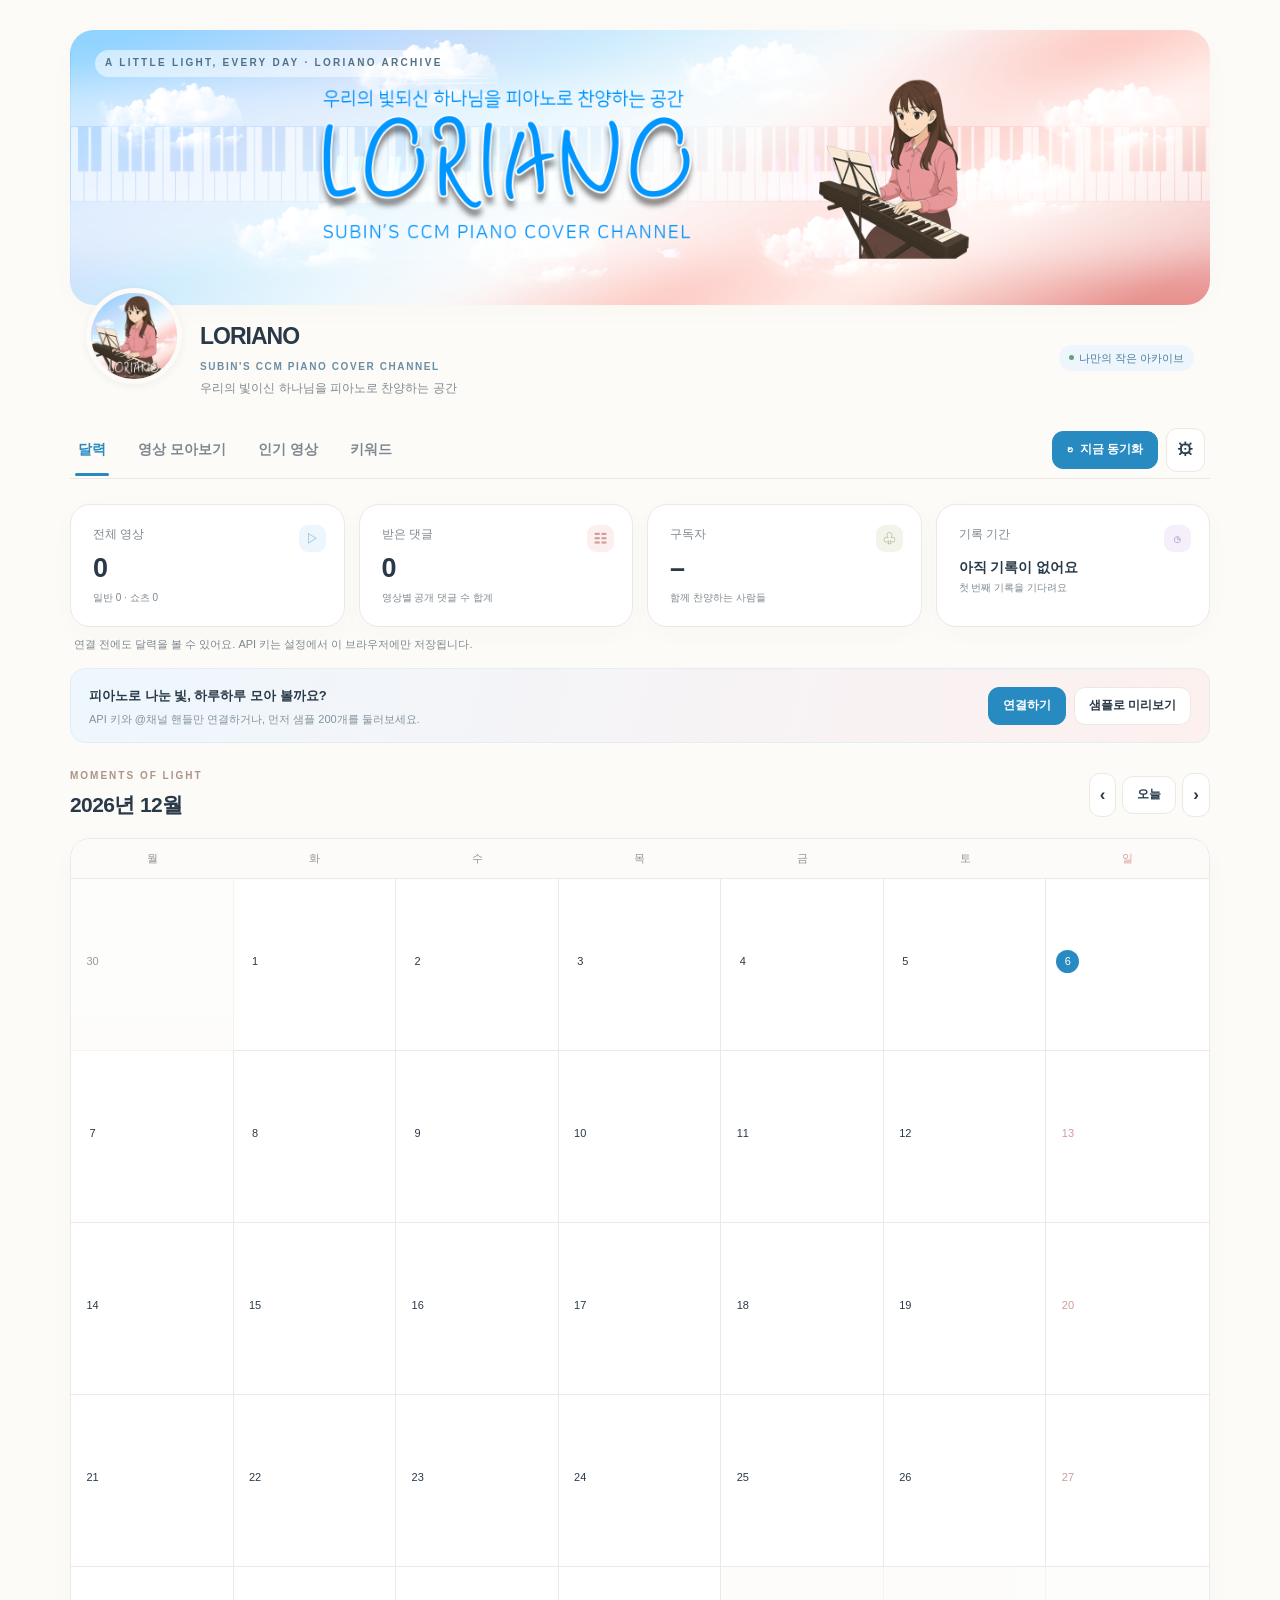
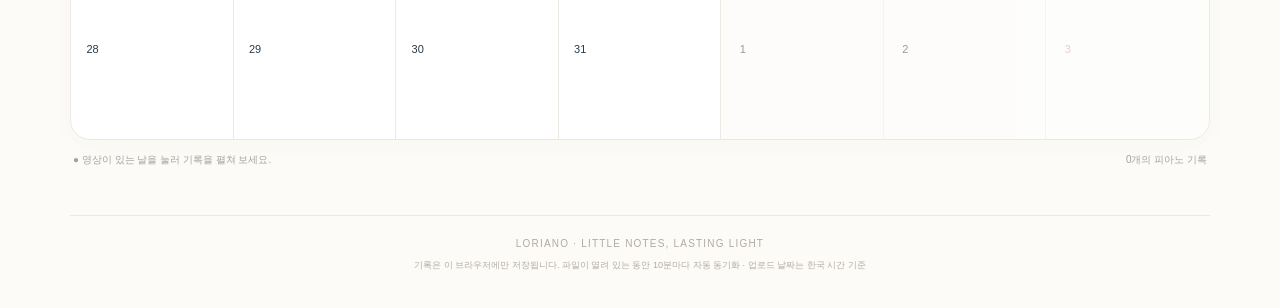
==== index.html @ b8811995 "Add files via upload" ====
<!doctype html>
<html lang="ko">
<head>
<meta charset="utf-8"><meta name="viewport" content="width=device-width,initial-scale=1">
<meta name="theme-color" content="#fdfbf7"><meta name="referrer" content="strict-origin-when-cross-origin">
<title>LORIANO · 피아노의 빛을 기록하다</title>
<style>
:root{--cream:#fdfbf7;--paper:#fff;--ink:#293947;--muted:#7e8890;--blue:#278ac1;--blue-light:#edf6fc;--pink:#fae6e3;--line:#ece9e3;--shadow:0 6px 25px #57473306;--art:url('[data-uri]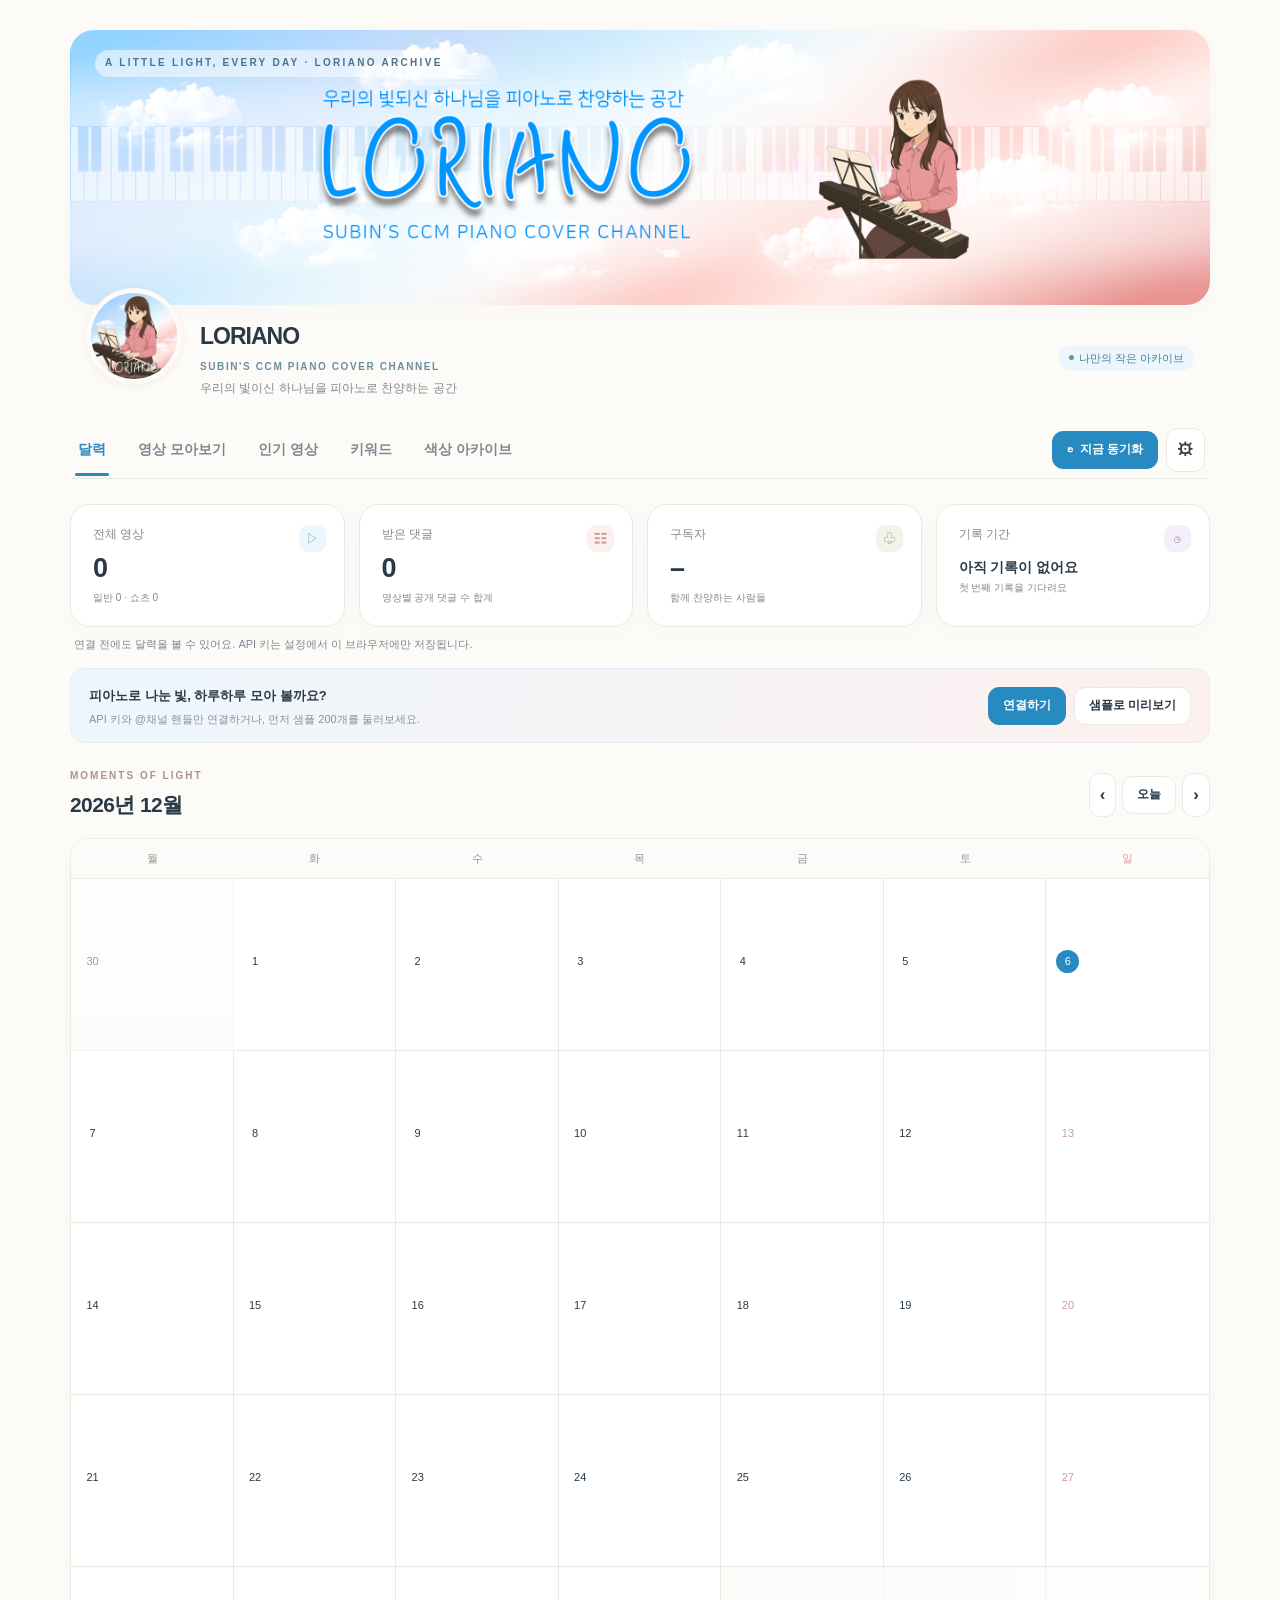
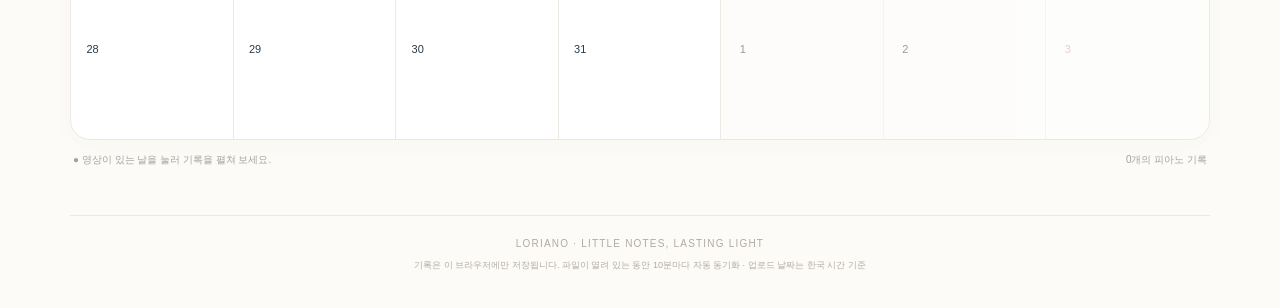
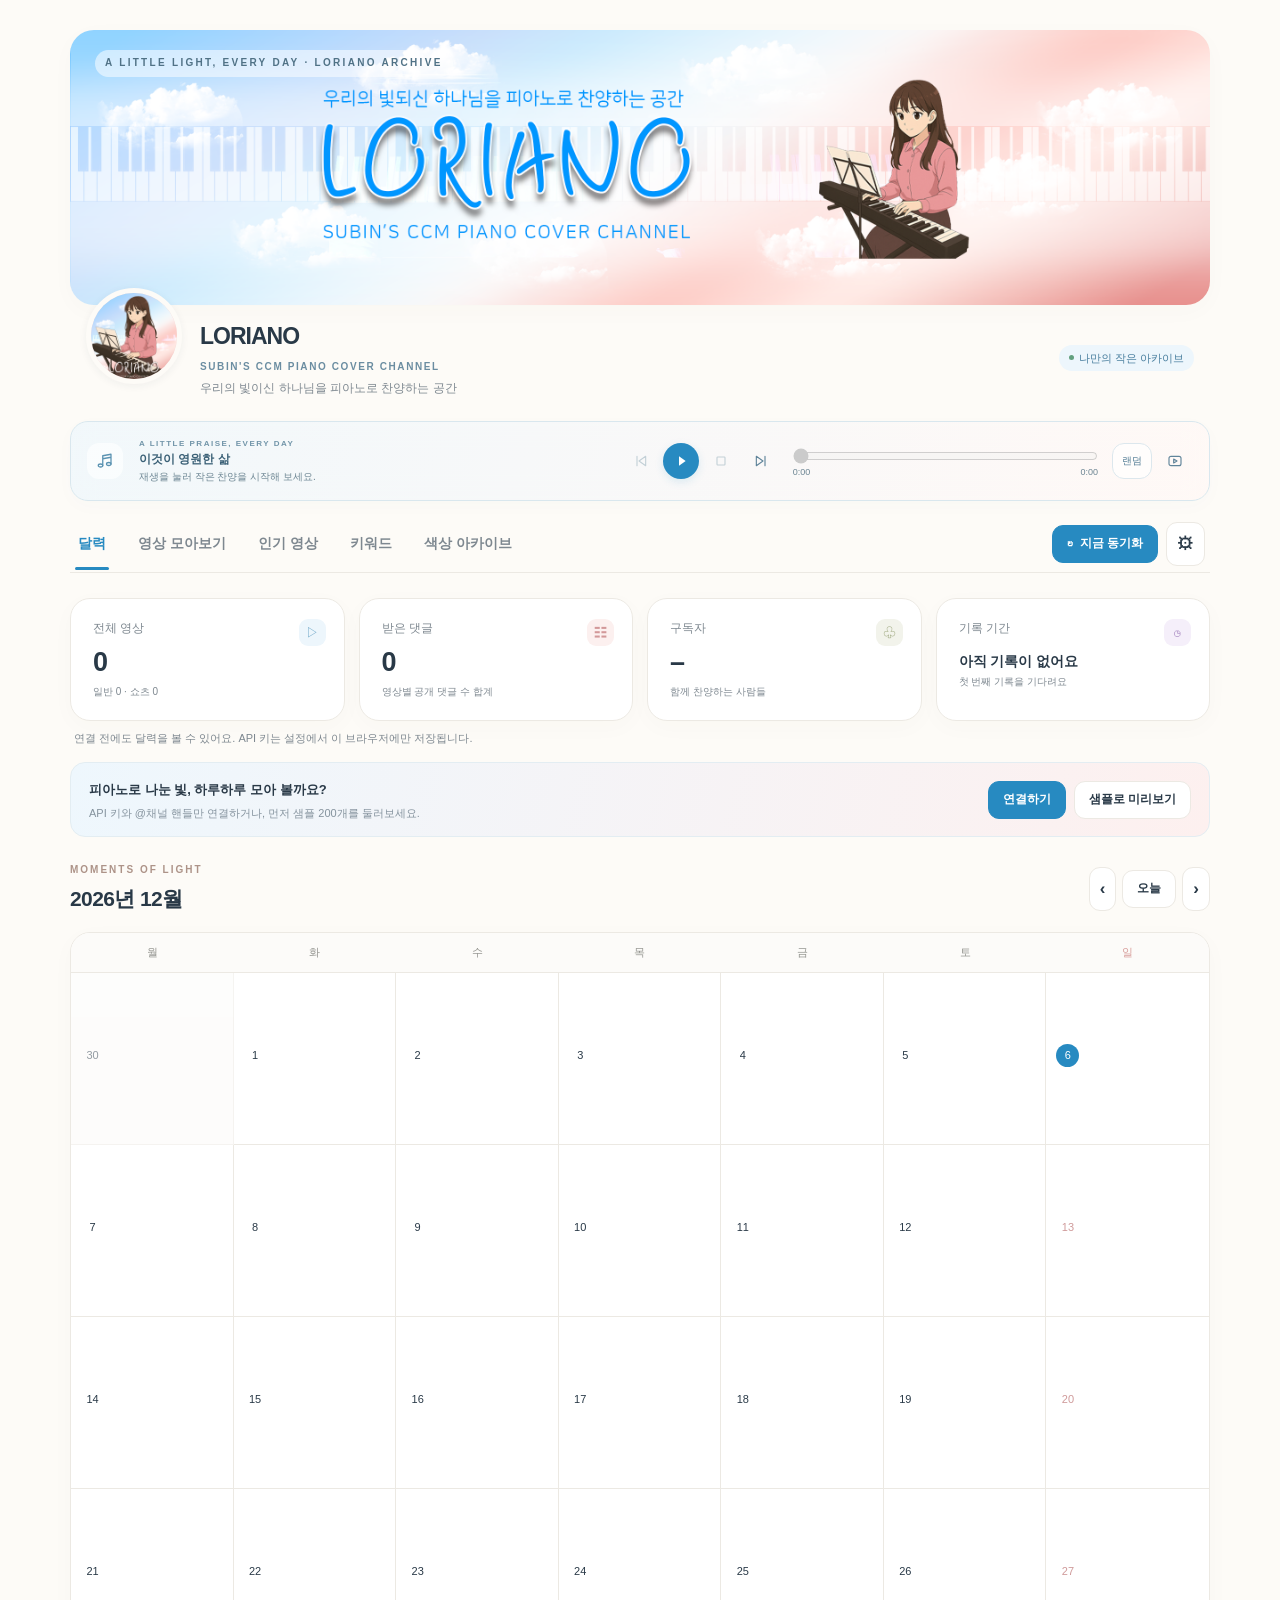
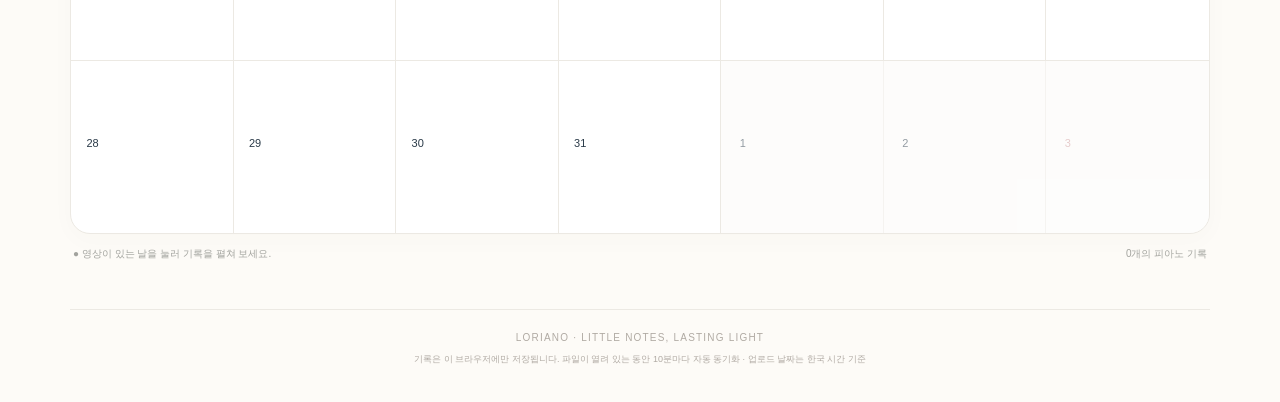
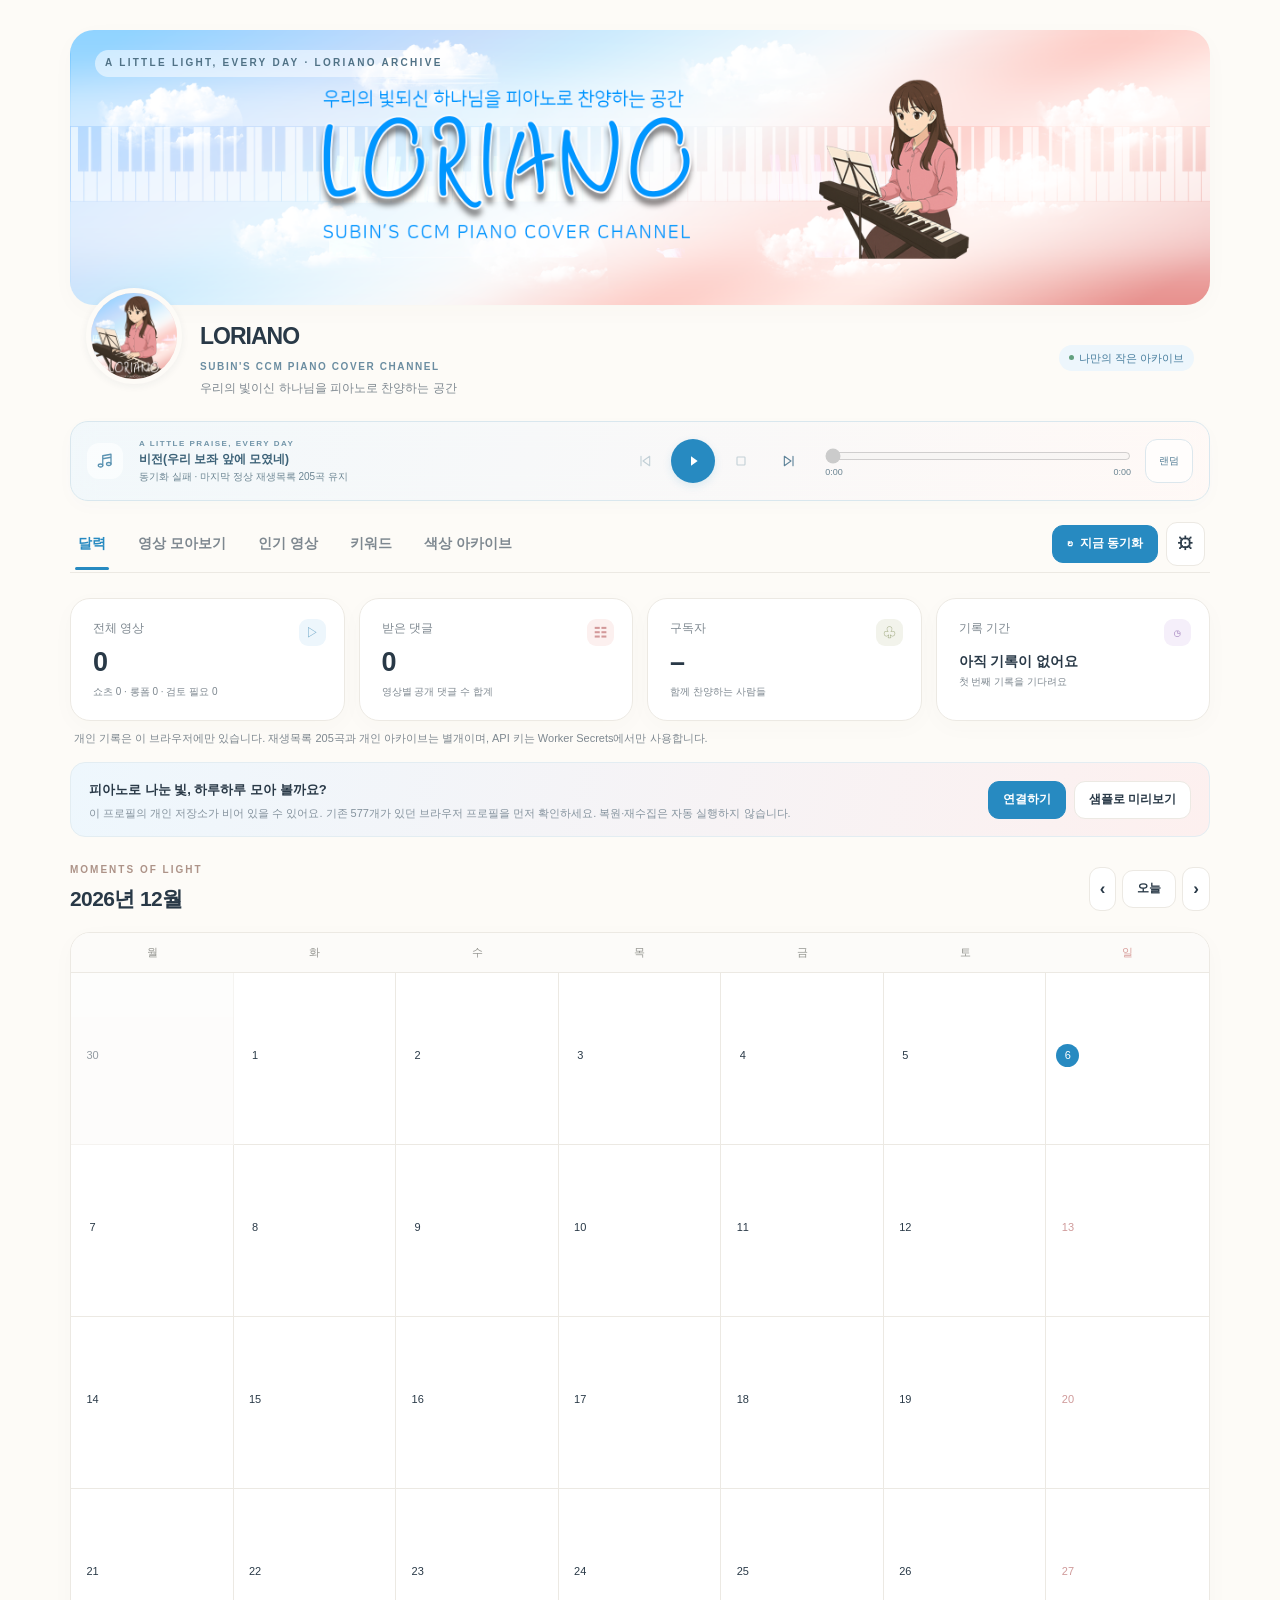
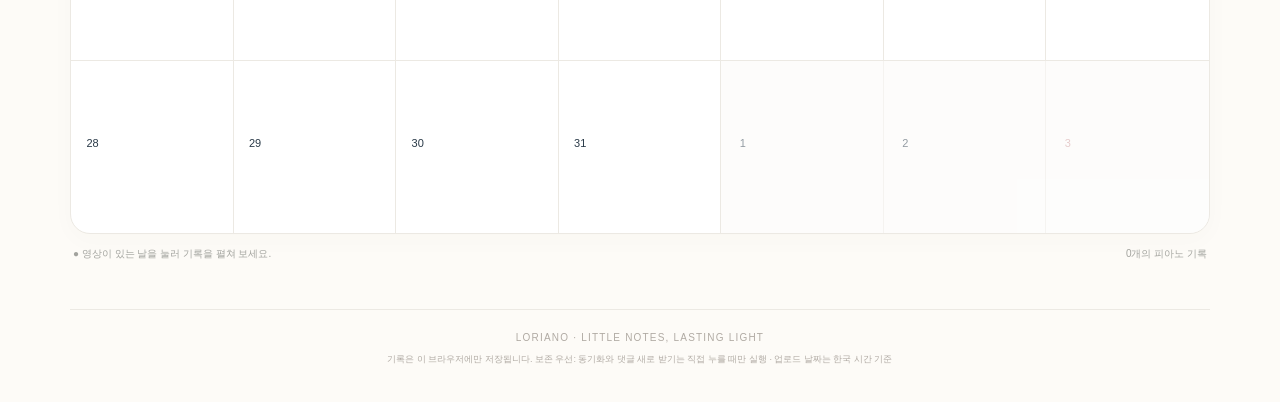
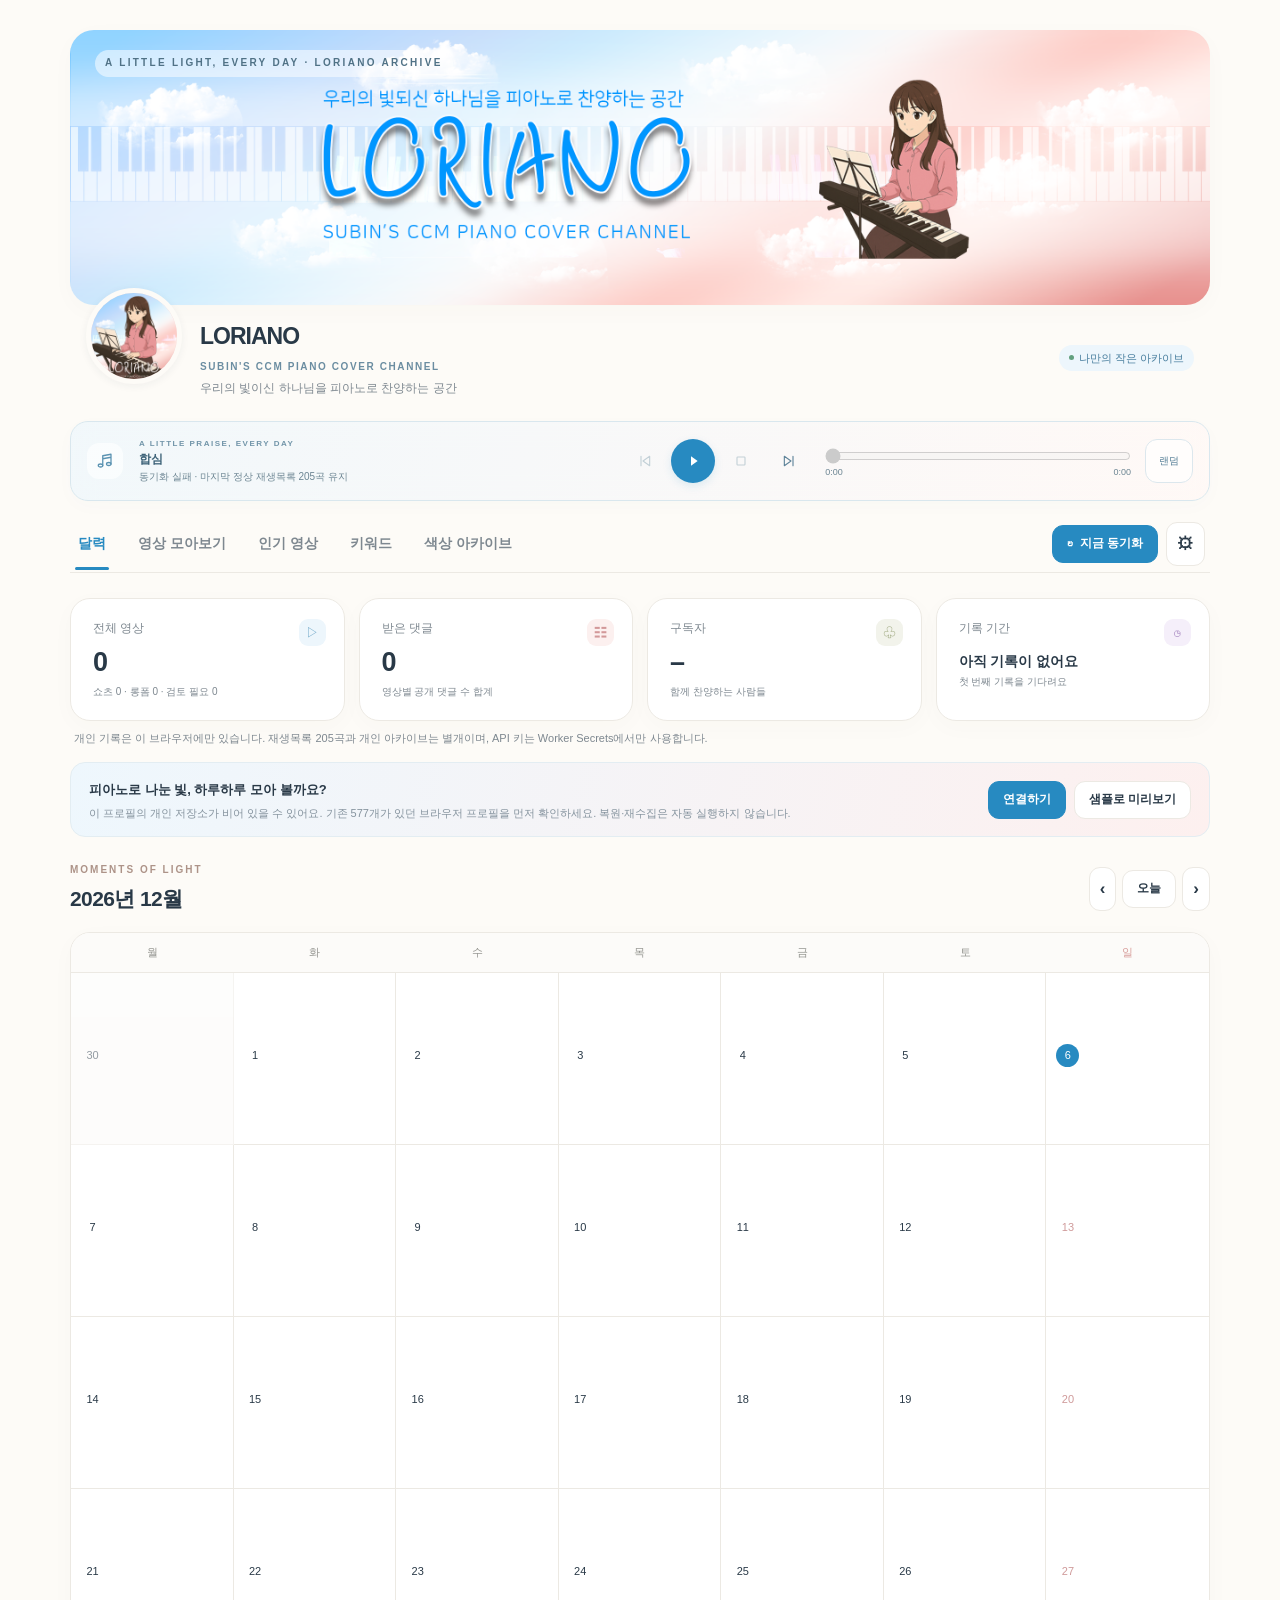
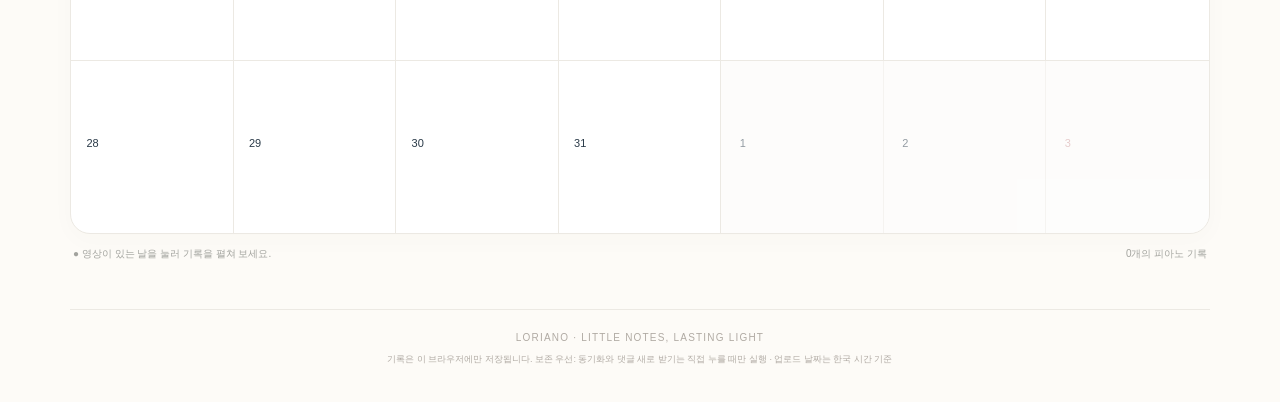
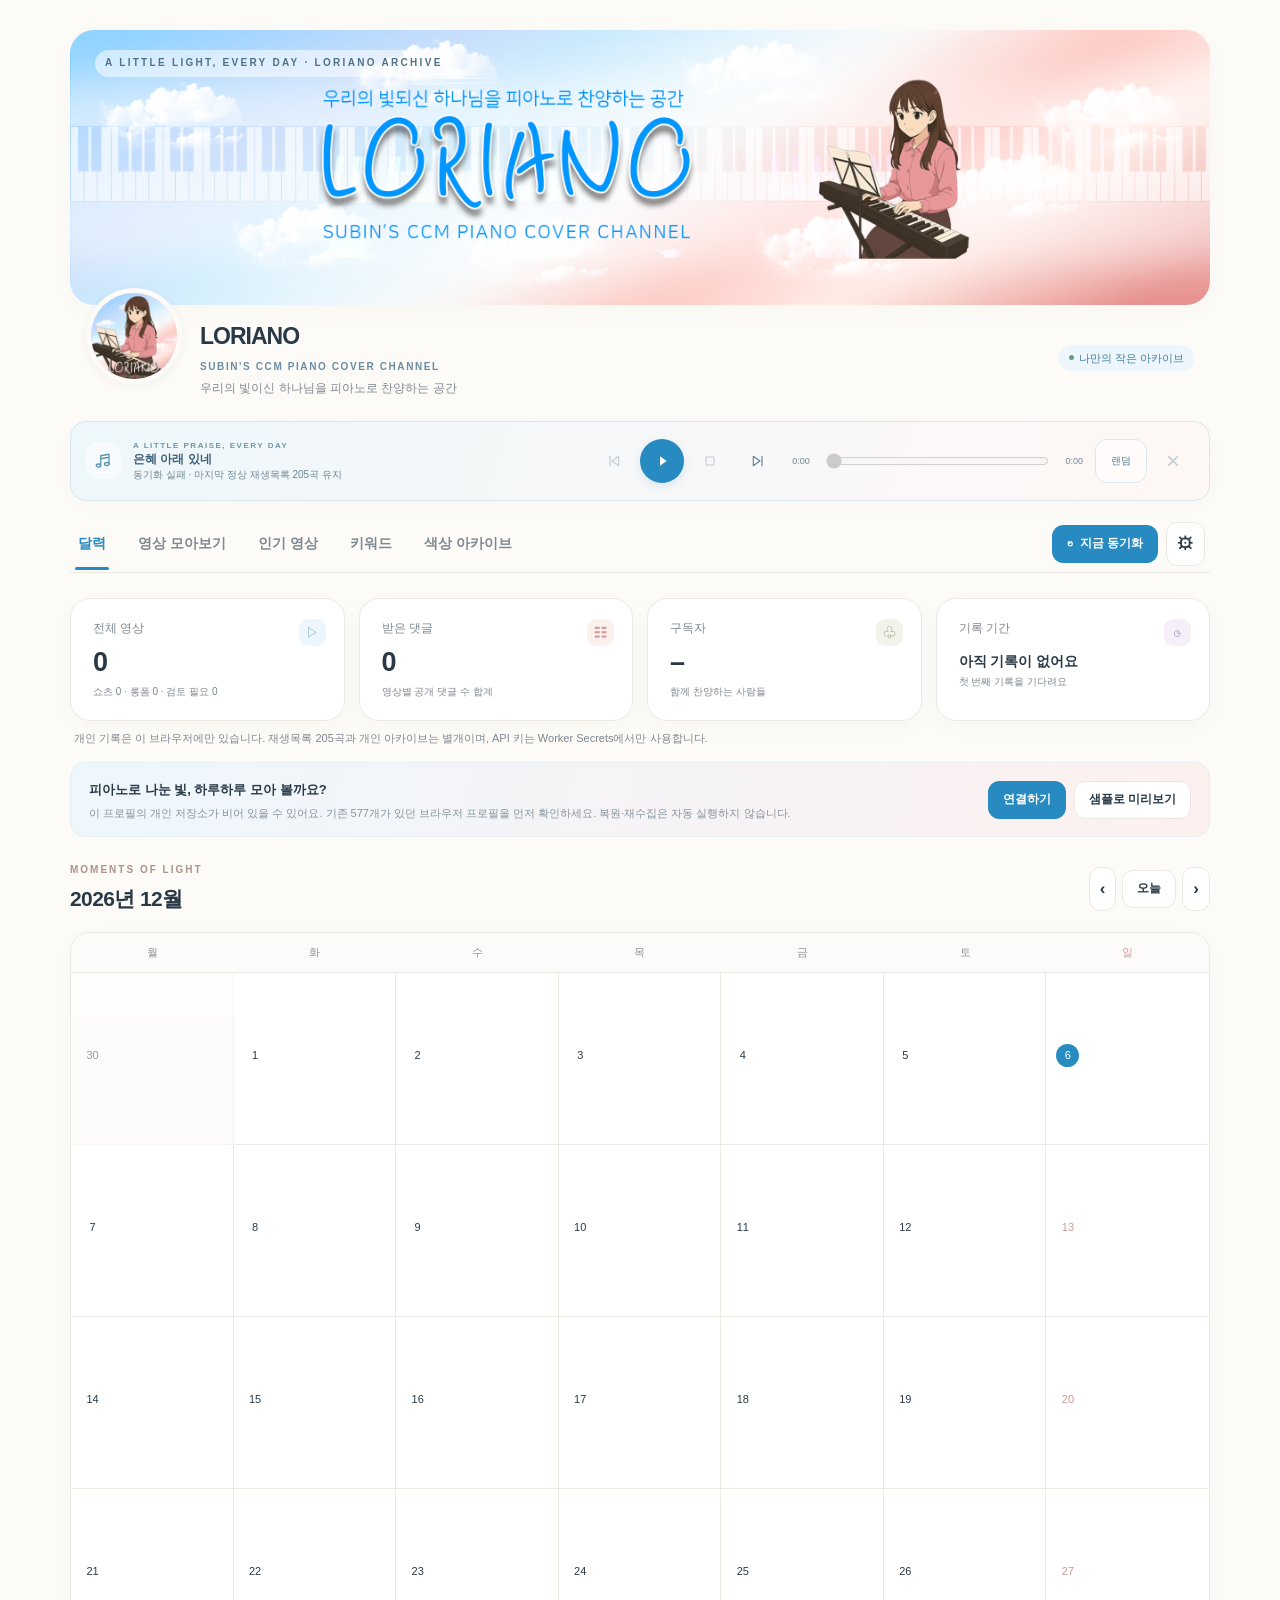
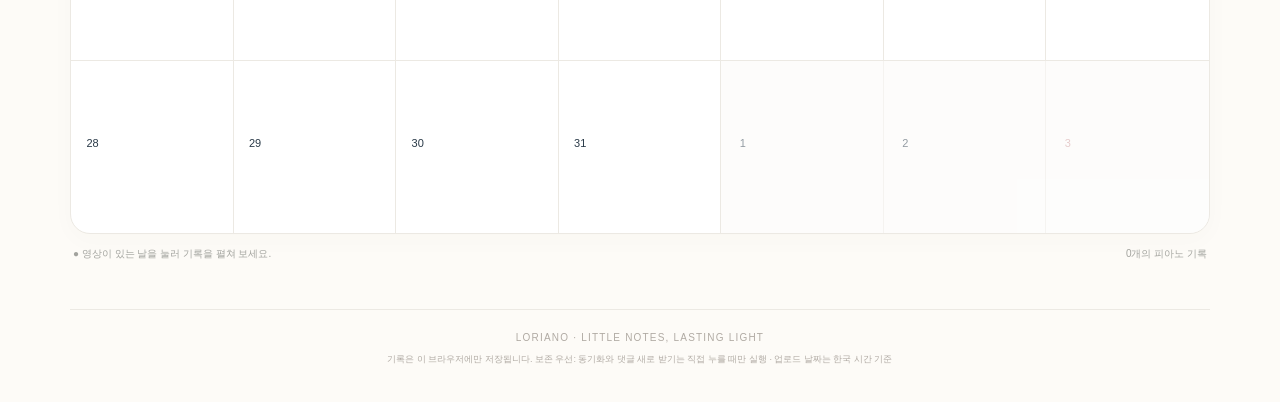
